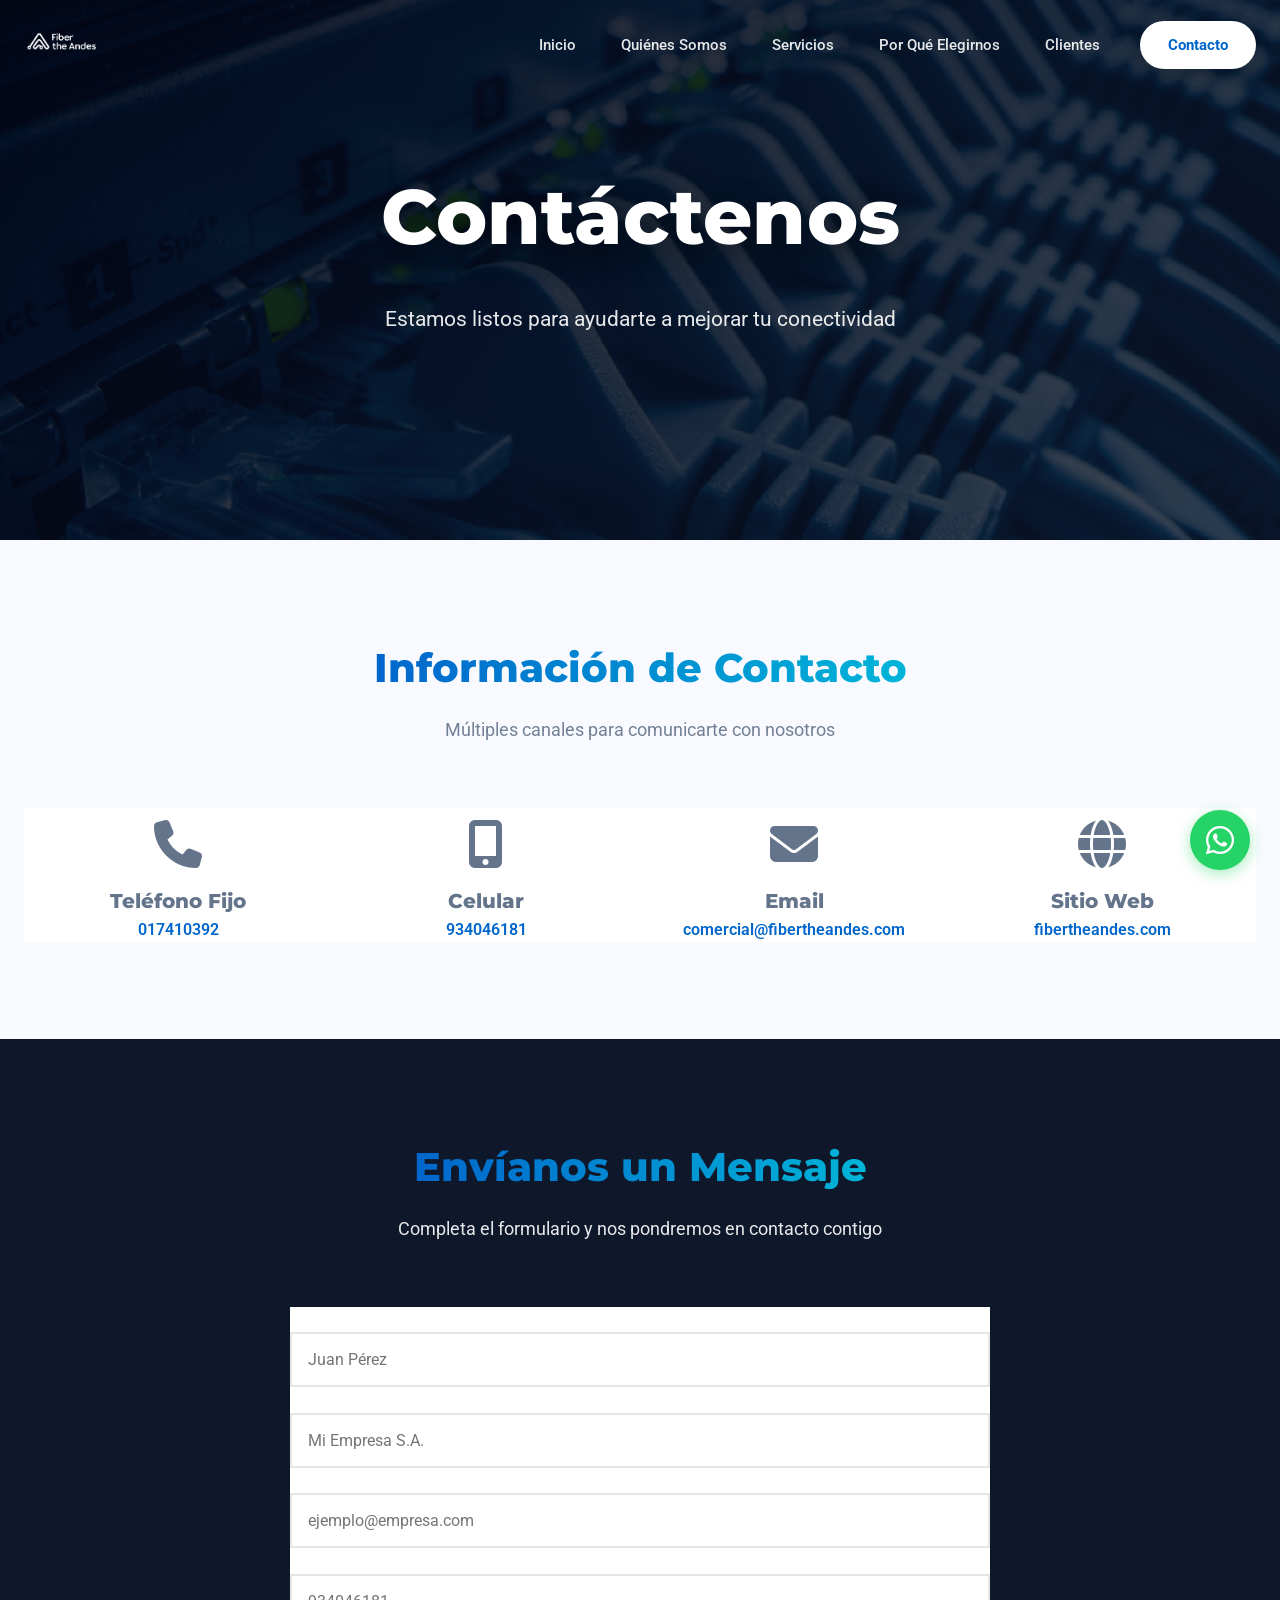
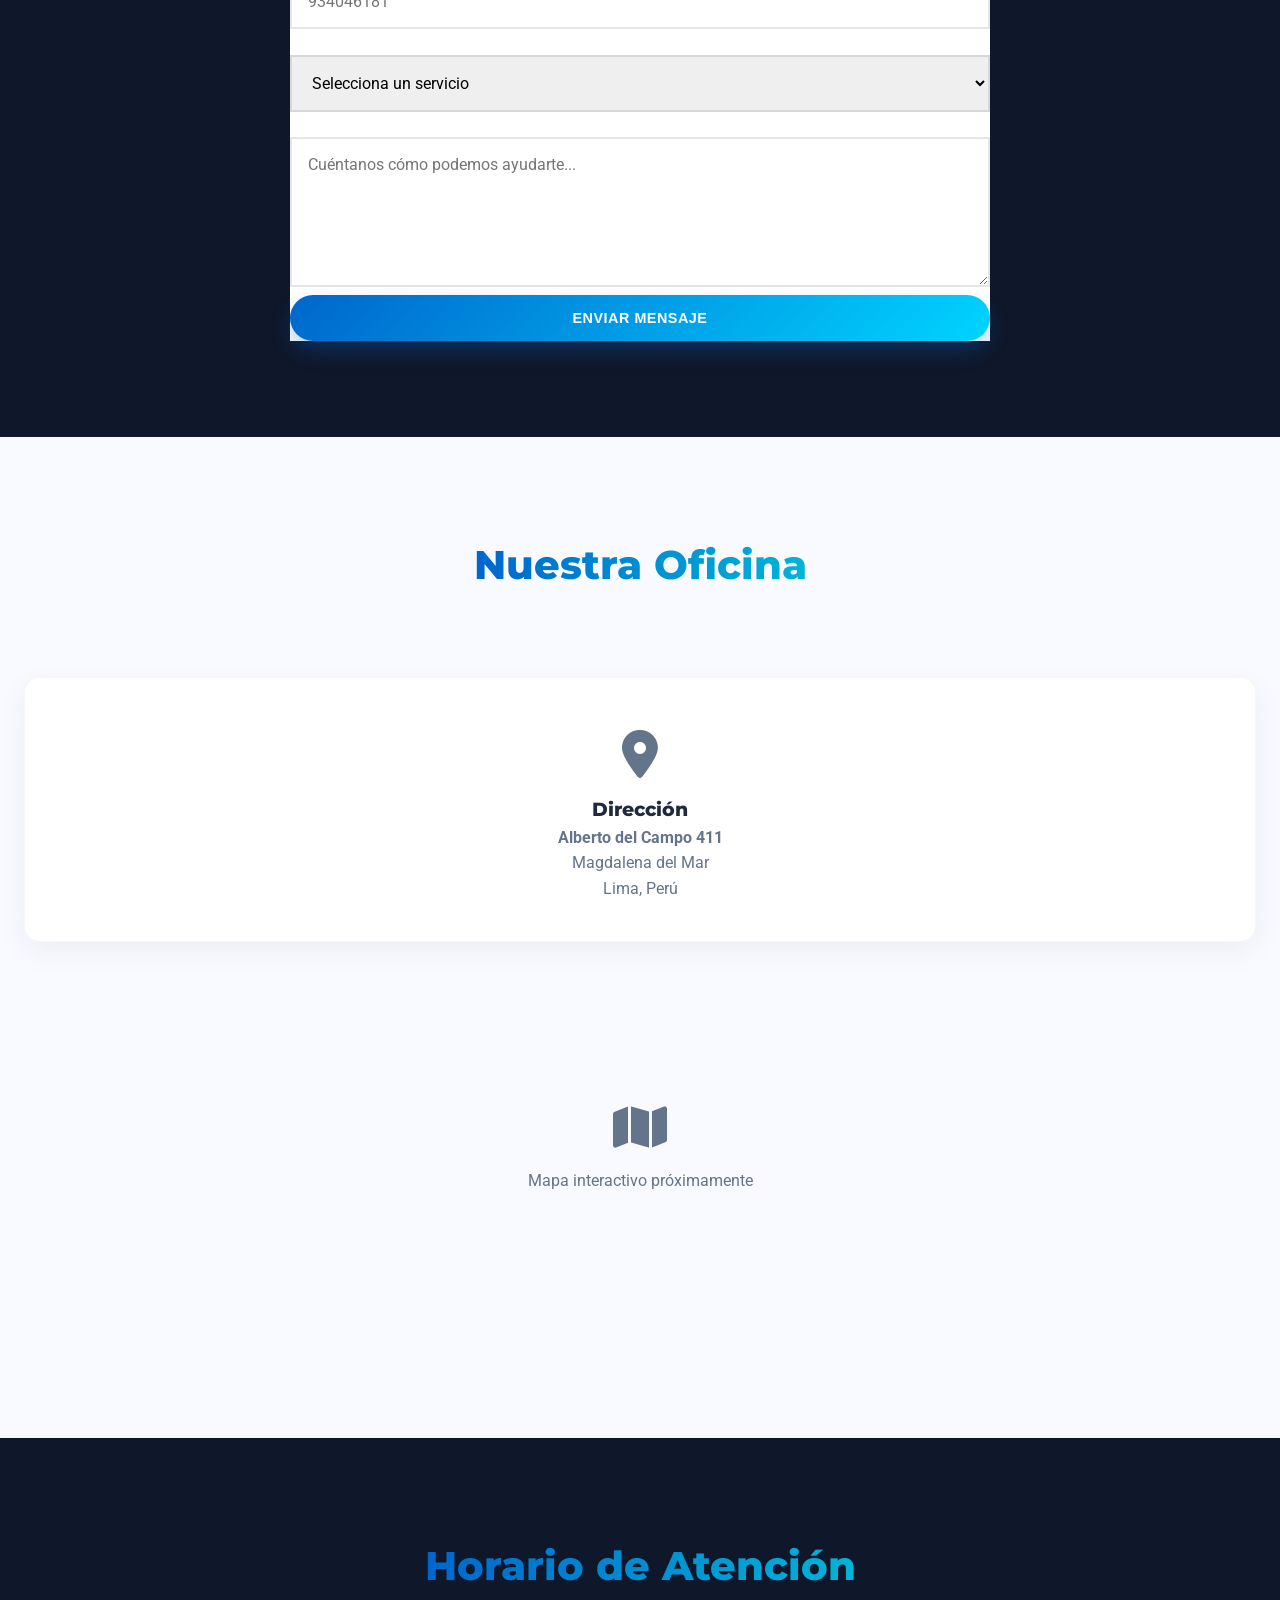
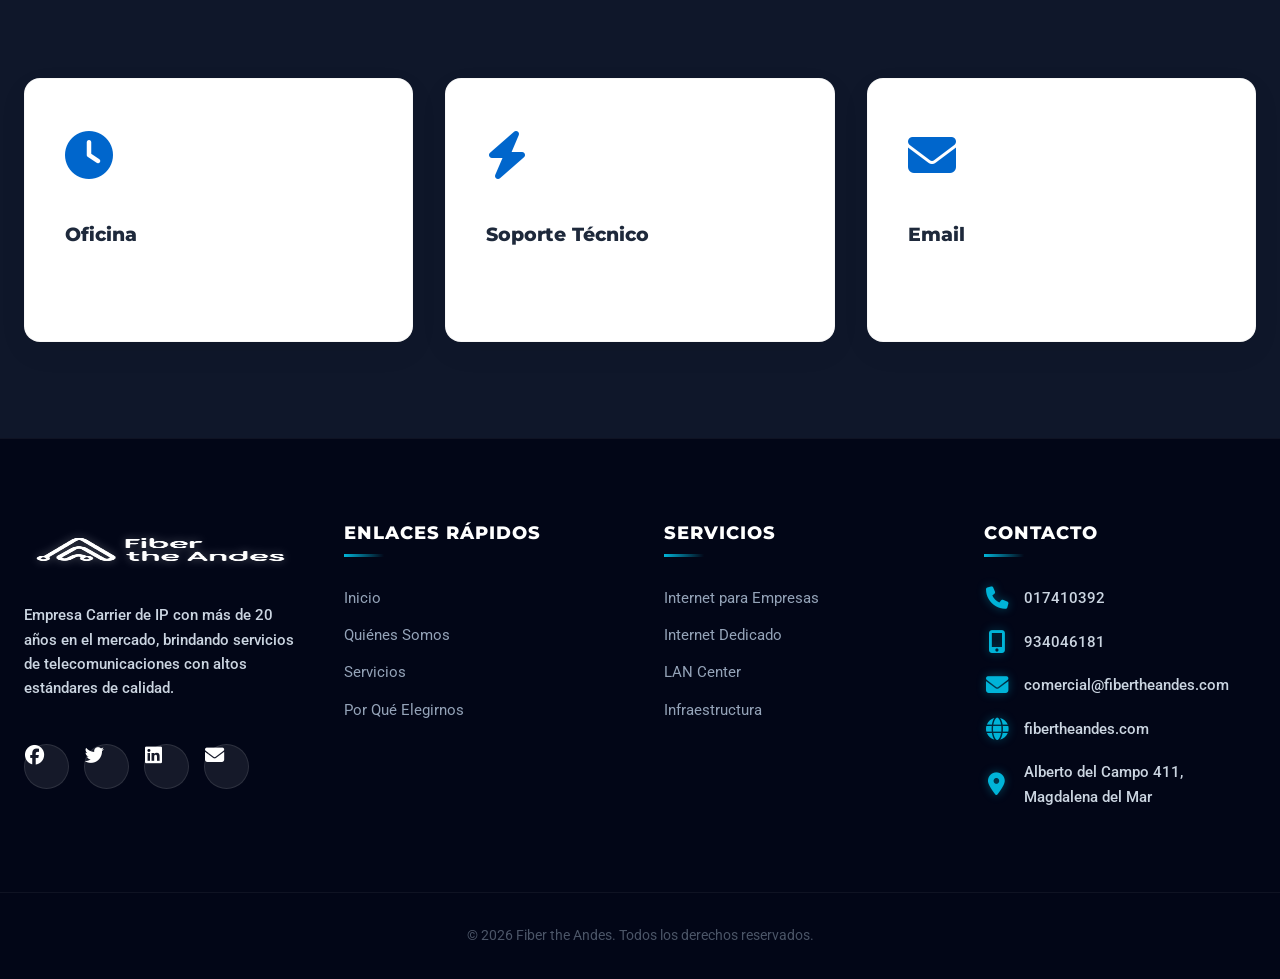
==== contacto.html @ b6acebe3 "Add files via upload" ====
<!DOCTYPE html>
<html lang="es">

<head>
    <meta charset="UTF-8">
    <meta name="viewport" content="width=device-width, initial-scale=1.0">
    <meta name="description"
        content="Contacta con Fiber the Andes - Solicita información sobre nuestros servicios de conectividad empresarial.">
    <title>Contacto - Fiber the Andes</title>
    <link rel="stylesheet" href="css/styles.css">
    <link rel="stylesheet" href="css/responsive.css">
    <link rel="preconnect" href="https://fonts.googleapis.com">
    <link rel="preconnect" href="https://fonts.gstatic.com" crossorigin>
    <link
        href="https://fonts.googleapis.com/css2?family=Poppins:wght@300;400;500;600;700&family=Roboto:wght@300;400;500;700&family=Montserrat:wght@600;700;800;900&family=Raleway:wght@400;500;600;700&display=swap"
        rel="stylesheet">
    <link rel="stylesheet" href="https://cdnjs.cloudflare.com/ajax/libs/font-awesome/6.5.1/css/all.min.css">
    <style>
        .contact-info-grid {
            display: grid;
            grid-template-columns: repeat(auto-fit, minmax(280px, 1fr));
            gap: var(--spacing-md);
            margin-top: var(--spacing-lg);
        }

        .contact-form {
            background: var(--white);
            padding: var(--spacing-lg);
            border-radius: var(--radius-lg);
            box-shadow: var(--shadow-md);
            max-width: 700px;
            margin: 0 auto;
        }

        .form-group {
            margin-bottom: var(--spacing-md);
        }

        .form-group label {
            display: block;
            margin-bottom: var(--spacing-xs);
            color: var(--neutral-dark);
            font-weight: 600;
        }

        .form-group input,
        .form-group textarea,
        .form-group select {
            width: 100%;
            padding: 1rem;
            border: 2px solid rgba(0, 0, 0, 0.1);
            border-radius: var(--radius-md);
            font-family: var(--font-primary);
            font-size: 1rem;
            transition: all var(--transition-fast);
        }

        .form-group input:focus,
        .form-group textarea:focus,
        .form-group select:focus {
            outline: none;
            border-color: var(--primary-blue);
            box-shadow: 0 0 0 3px rgba(0, 102, 204, 0.1);
        }

        .form-group textarea {
            min-height: 150px;
            resize: vertical;
        }

        .form-submit {
            width: 100%;
        }

        .contact-card {
            background: var(--white);
            padding: var(--spacing-md);
            border-radius: var(--radius-lg);
            box-shadow: var(--shadow-sm);
            transition: all var(--transition-normal);
            text-align: center;
        }

        .contact-card:hover {
            transform: translateY(-5px);
            box-shadow: var(--shadow-md);
        }

        .contact-card-icon {
            font-size: 3rem;
            margin-bottom: var(--spacing-sm);
        }

        .contact-card h3 {
            color: var(--neutral-dark);
            margin-bottom: var(--spacing-sm);
            font-size: 1.25rem;
        }

        .contact-card p {
            color: var(--text-light);
            margin: 0;
        }

        .contact-card a {
            color: var(--primary-blue);
            font-weight: 600;
        }

        .contact-card a:hover {
            text-decoration: underline;
        }

        .map-container {
            margin-top: var(--spacing-lg);
            border-radius: var(--radius-lg);
            overflow: hidden;
            box-shadow: var(--shadow-md);
            height: 400px;
            background: var(--light-gray);
            display: flex;
            align-items: center;
            justify-content: center;
        }
    </style>
</head>

<body>
    <!-- Navigation -->

    <div id="navbar-placeholder"></div>

    <!-- Hero Section -->
    <section class="hero" style="min-height: 60vh;">
        <div class="hero-content">
            <h1 class="fade-in-up">Contáctenos</h1>
            <p class="hero-subtitle fade-in-up">Estamos listos para ayudarte a mejorar tu conectividad</p>
        </div>
    </section>

    <!-- Contact Info Section -->
    <section class="section section-light">
        <div class="container">
            <div class="section-header">
                <h2 class="section-title">Información de Contacto</h2>
                <p class="section-description">Múltiples canales para comunicarte con nosotros</p>
            </div>
            <div class="contact-info-grid">
                <div class="contact-card">
                    <div class="contact-card-icon"><i class="fas fa-phone"></i></div>
                    <h3>Teléfono Fijo</h3>
                    <p><a href="tel:017410392">017410392</a></p>
                </div>
                <div class="contact-card">
                    <div class="contact-card-icon"><i class="fas fa-mobile-alt"></i></div>
                    <h3>Celular</h3>
                    <p><a href="tel:934046181">934046181</a></p>
                </div>
                <div class="contact-card">
                    <div class="contact-card-icon"><i class="fas fa-envelope"></i></div>
                    <h3>Email</h3>
                    <p><a href="mailto:comercial@fibertheandes.com">comercial@fibertheandes.com</a></p>
                </div>
                <div class="contact-card">
                    <div class="contact-card-icon"><i class="fas fa-globe"></i></div>
                    <h3>Sitio Web</h3>
                    <p><a href="https://fibertheandes.com" target="_blank">fibertheandes.com</a></p>
                </div>
            </div>
        </div>
    </section>

    <!-- Contact Form Section -->
    <section class="section section-dark">
        <div class="container">
            <div class="section-header">
                <h2 class="section-title">Envíanos un Mensaje</h2>
                <p class="section-description">Completa el formulario y nos pondremos en contacto contigo</p>
            </div>
            <form class="contact-form" id="contact-form">
                <div class="form-group">
                    <label for="nombre">Nombre Completo *</label>
                    <input type="text" id="nombre" name="nombre" required placeholder="Juan Pérez">
                </div>
                <div class="form-group">
                    <label for="empresa">Empresa *</label>
                    <input type="text" id="empresa" name="empresa" required placeholder="Mi Empresa S.A.">
                </div>
                <div class="form-group">
                    <label for="email">Email *</label>
                    <input type="email" id="email" name="email" required placeholder="ejemplo@empresa.com">
                </div>
                <div class="form-group">
                    <label for="telefono">Teléfono *</label>
                    <input type="tel" id="telefono" name="telefono" required placeholder="934046181">
                </div>
                <div class="form-group">
                    <label for="servicio">Servicio de Interés</label>
                    <select id="servicio" name="servicio">
                        <option value="">Selecciona un servicio</option>
                        <option value="internet-empresas">Internet para Empresas</option>
                        <option value="internet-dedicado">Internet Dedicado</option>
                        <option value="lan-center">LAN Center</option>
                        <option value="l2l">L2L - Interconexión de Sedes</option>
                        <option value="fibra-oscura">Fibra Oscura</option>
                        <option value="ultima-milla">Última Milla</option>
                        <option value="infraestructura">Infraestructura</option>
                        <option value="otro">Otro</option>
                    </select>
                </div>
                <div class="form-group">
                    <label for="mensaje">Mensaje *</label>
                    <textarea id="mensaje" name="mensaje" required
                        placeholder="Cuéntanos cómo podemos ayudarte..."></textarea>
                </div>
                <button type="submit" class="btn btn-primary form-submit">Enviar Mensaje</button>
            </form>
        </div>
    </section>

    <!-- Office Location Section -->
    <section class="section section-light">
        <div class="container">
            <div class="section-header">
                <h2 class="section-title">Nuestra Oficina</h2>
            </div>
            <div class="card">
                <div style="text-align: center; padding: var(--spacing-md);">
                    <div style="font-size: 3rem; margin-bottom: var(--spacing-sm);"><i
                            class="fas fa-map-marker-alt"></i></div>
                    <h3 class="card-title">Dirección</h3>
                    <p class="card-description">
                        <strong>Alberto del Campo 411</strong><br>
                        Magdalena del Mar<br>
                        Lima, Perú
                    </p>
                </div>
            </div>
            <div class="map-container">
                <div style="text-align: center; color: var(--text-light);">
                    <p style="font-size: 3rem; margin-bottom: var(--spacing-sm);"><i class="fas fa-map"></i></p>
                    <p>Mapa interactivo próximamente</p>
                </div>
            </div>
        </div>
    </section>

    <!-- Hours Section -->
    <section class="section section-dark">
        <div class="container">
            <div class="section-header">
                <h2 class="section-title">Horario de Atención</h2>
            </div>
            <div class="card-grid">
                <div class="card text-center">
                    <div class="card-icon"><i class="fas fa-clock"></i></div>
                    <h3 class="card-title">Oficina</h3>
                    <p class="card-description">
                        Lunes a Viernes<br>
                        9:00 AM - 6:00 PM
                    </p>
                </div>
                <div class="card text-center">
                    <div class="card-icon"><i class="fas fa-bolt"></i></div>
                    <h3 class="card-title">Soporte Técnico</h3>
                    <p class="card-description">
                        24/7<br>
                        Disponible todos los días
                    </p>
                </div>
                <div class="card text-center">
                    <div class="card-icon"><i class="fas fa-envelope"></i></div>
                    <h3 class="card-title">Email</h3>
                    <p class="card-description">
                        24/7<br>
                        Respuesta en 24 horas
                    </p>
                </div>
            </div>
        </div>
    </section>

    <!-- Footer -->


    <div id="footer-placeholder"></div>

    
    <!-- WhatsApp Float -->
    <div id="whatsapp-placeholder"></div>

    <!-- Component Loader -->
    <script src="js/components.js"></script>
</body>

</html>
---- css/styles.css ----
/* ===================================
   FIBER THE ANDES - ULTIMATE ENTERPRISE SYSTEM
   Version: 5.0 (Final: Footer Fixed + Animations + Mobile Patch)
   Archivo: css/styles.css
   =================================== */

/* --- 1. VARIABLES & CONFIGURACIÓN --- */
:root {
    /* Marca */
    --primary-blue: #0066cc;
    --primary-dark: #003d7a;
    --secondary-cyan: #00b4d8;
    
    /* Textos */
    --text-main: #1e293b;      /* Gris oscuro elegante */
    --text-light: #64748b;     /* Gris medio */
    --white: #ffffff;
    
    /* Fondos */
    --bg-body: #f8faff;
    
    /* Animaciones */
    --ease-out-back: cubic-bezier(0.34, 1.56, 0.64, 1); /* Efecto rebote suave */
}

/* --- 2. RESET & BASE --- */
* { margin: 0; padding: 0; box-sizing: border-box; }
html { scroll-behavior: smooth; }

body {
    font-family: 'Roboto', sans-serif;
    background-color: var(--bg-body);
    color: var(--text-light);
    line-height: 1.6;
    overflow-x: hidden;
}

h1, h2, h3 { font-family: 'Montserrat', sans-serif; color: var(--text-main); font-weight: 800; }
a { text-decoration: none; transition: 0.3s; }
ul { list-style: none; }

/* --- 3. NAVBAR ANIMADO --- */
.navbar {
    position: fixed;
    top: 0; 
    width: 100%;
    height: 90px;
    background: transparent; /* Transparente al inicio */
    transition: all 0.4s ease;
    z-index: 1000;
    display: flex;
    align-items: center;
}

.nav-container {
    width: 100%;
    max-width: 1280px;
    margin: 0 auto;
    padding: 0 24px;
    display: flex;
    justify-content: space-between;
    align-items: center;
}

/* Logo Animado */
.nav-logo img {
    height: 42px;
    width: auto;
    filter: brightness(0) invert(1); /* Logo BLANCO al inicio */
    transition: 0.4s ease;
    animation: bounceIn 0.8s var(--ease-out-back); 
}

/* Items del Menú (Animación Cascada) */
.nav-menu {
    display: flex;
    align-items: center;
    gap: 5px;
    list-style: none;
    margin: 0;
    padding: 0;
}

.nav-menu li {
    opacity: 0;
    transform: translateY(-20px);
    animation: slideInDown 0.6s var(--ease-out-back) forwards;
}

/* Retrasos escalonados */
.nav-menu li:nth-child(1) { animation-delay: 0.1s; }
.nav-menu li:nth-child(2) { animation-delay: 0.2s; }
.nav-menu li:nth-child(3) { animation-delay: 0.3s; }
.nav-menu li:nth-child(4) { animation-delay: 0.4s; }
.nav-menu li:nth-child(5) { animation-delay: 0.5s; }
.nav-menu li:nth-child(6) { animation-delay: 0.6s; }

/* Enlaces (Píldora) */
.nav-link {
    color: rgba(255, 255, 255, 0.9);
    font-weight: 500;
    font-size: 0.95rem;
    padding: 10px 20px;
    border-radius: 50px;
    transition: all 0.3s ease;
}

.nav-link:hover {
    color: var(--white);
    background: rgba(255, 255, 255, 0.15);
    backdrop-filter: blur(5px);
    transform: translateY(-2px);
}

/* Botón Contacto (Nav) */
.nav-cta {
    background: var(--white);
    color: var(--primary-blue) !important;
    padding: 12px 28px;
    border-radius: 50px;
    font-weight: 700;
    font-size: 0.95rem;
    box-shadow: 0 4px 15px rgba(0,0,0,0.2);
    margin-left: 15px;
    transition: all 0.3s var(--ease-out-back);
    display: inline-block;
}

.nav-cta:hover {
    transform: scale(1.05) translateY(-2px);
    box-shadow: 0 0 20px rgba(255, 255, 255, 0.4);
}

/* Toggle Móvil (Oculto en PC) */
.mobile-menu-toggle {
    display: none; 
}

/* --- NAVBAR SCROLLED --- */
.navbar.scrolled {
    background: rgba(255, 255, 255, 0.95);
    backdrop-filter: blur(10px);
    height: 75px;
    box-shadow: 0 10px 30px rgba(0,0,0,0.05);
}

.navbar.scrolled .nav-logo img { filter: none; transform: scale(0.9); }
.navbar.scrolled .nav-link { color: var(--text-main); }
.navbar.scrolled .nav-link:hover { color: var(--primary-blue); background: rgba(0, 102, 204, 0.05); }

.navbar.scrolled .nav-cta {
    background: var(--primary-blue);
    color: var(--white) !important;
    box-shadow: 0 4px 15px rgba(0, 102, 204, 0.3);
}

/* --- 4. HERO SECTION --- */
.hero {
    min-height: 100vh;
    display: flex;
    align-items: center;
    justify-content: center;
    text-align: center;
    background-image: url('../recursos/Fondoincio.png');
    background-size: cover;
    background-position: center;
    background-attachment: fixed;
    position: relative;
}

.hero::before {
    content: ''; position: absolute; inset: 0;
    background: linear-gradient(135deg, rgba(2,6,23,0.85) 0%, rgba(15,23,42,0.6) 100%);
    z-index: 1;
}

.hero-content {
    position: relative; z-index: 2;
    padding: 0 20px;
    max-width: 1000px;
}

.hero h1 {
    font-size: clamp(3rem, 6vw, 5rem);
    color: var(--white);
    margin-bottom: 1.5rem;
    text-shadow: 0 10px 30px rgba(0,0,0,0.5);
    animation: zoomOut 1s var(--ease-out-back);
}

.hero-subtitle {
    font-size: 1.3rem;
    color: rgba(255,255,255,0.9);
    margin-bottom: 3rem;
    animation: fadeInUp 1s 0.3s forwards; opacity: 0;
}

/* --- 5. COMPONENTES GENERALES --- */
.container { max-width: 1280px; margin: 0 auto; padding: 0 24px; }
.section { padding: 6rem 0; }
.section-dark { background: #0f172a; color: white; position: relative; overflow: hidden; }
.section-light { background: var(--bg-body); }

/* Centrado de Secciones */
.container.text-center {
    display: flex;
    flex-direction: column;
    align-items: center;
    justify-content: center;
}

.section-title {
    font-size: 2.5rem;
    text-align: center;
    margin-bottom: 1rem;
    background: linear-gradient(to right, #0066cc, #00b4d8);
    -webkit-background-clip: text;
    -webkit-text-fill-color: transparent;
    display: inline-block;
}

.section-header { text-align: center; margin-bottom: 4rem; }

.section-description {
    max-width: 700px;
    margin: 0 auto;
    font-size: 1.1rem;
    color: inherit; 
    opacity: 0.9;
}

/* Grid Animado */
.card-grid, .feature-grid {
    display: grid;
    grid-template-columns: repeat(auto-fit, minmax(300px, 1fr));
    gap: 2rem;
}

.card, .feature-box {
    background: var(--white);
    padding: 2.5rem;
    border-radius: 16px;
    box-shadow: 0 10px 30px rgba(0,0,0,0.05);
    border: 1px solid rgba(0,0,0,0.03);
    transition: all 0.4s cubic-bezier(0.175, 0.885, 0.32, 1.275);
    position: relative;
    overflow: hidden;
}

.card:hover, .feature-box:hover {
    transform: translateY(-15px) scale(1.02);
    box-shadow: 0 20px 40px rgba(0, 102, 204, 0.15);
    border-color: rgba(0, 180, 216, 0.3);
}

.card-icon, .feature-icon {
    font-size: 3rem;
    color: var(--primary-blue);
    margin-bottom: 1.5rem;
    transition: 0.5s;
    display: inline-block;
}

.card:hover .card-icon {
    transform: rotateY(360deg);
    color: var(--secondary-cyan);
}

/* --- 6. BOTONES --- */
.hero-buttons {
    display: flex;
    gap: 20px;
    justify-content: center;
    align-items: center;
    margin-top: 2rem;
    flex-wrap: wrap;
    animation: fadeInUp 1s 0.5s forwards; 
    opacity: 0;
}

.btn {
    padding: 15px 40px;
    border-radius: 50px;
    font-weight: 700;
    letter-spacing: 0.5px;
    border: none;
    cursor: pointer;
    transition: all 0.3s cubic-bezier(0.25, 0.46, 0.45, 0.94);
    position: relative;
    overflow: hidden;
    text-align: center;
    text-transform: uppercase;
    font-size: 0.9rem;
}

.btn-primary {
    background: linear-gradient(135deg, #0066cc 0%, #00d4ff 100%);
    color: white;
    box-shadow: 0 10px 20px rgba(0, 102, 204, 0.3);
}

.btn-primary:hover {
    transform: translateY(-3px);
    box-shadow: 0 15px 30px rgba(0, 102, 204, 0.5);
    filter: brightness(1.1);
}

.btn-secondary, .btn-outline {
    background: rgba(255, 255, 255, 0.05);
    color: #ffffff !important;
    border: 2px solid rgba(255, 255, 255, 0.3);
    backdrop-filter: blur(5px);
}

.btn-secondary:hover, .btn-outline:hover {
    background: #ffffff;
    color: #0066cc !important;
    border-color: #ffffff;
    transform: translateY(-3px);
    box-shadow: 0 0 20px rgba(255, 255, 255, 0.4);
}

/* =========================================
   FOOTER "IMPACTO" (Logo Grande + Iconos Neón)
   ========================================= */

.footer {
    background: #020617; /* Fondo ultra oscuro */
    color: #94a3b8;
    padding-top: 5rem;
    padding-bottom: 2rem;
    border-top: 1px solid rgba(255, 255, 255, 0.05);
    font-size: 0.95rem;
    position: relative;
    z-index: 10;
}

/* --- LOGO EMPRESA (MEJORADO) --- */
.footer-logo {
    height: 60px; /* Más grande (antes 45px) */
    width: auto;
    margin-bottom: 1.5rem;
    display: block;
    /* Si usas la imagen Fiber_Blanco.png, NO necesitas filtro. 
       Si usas la Azul, este filtro la vuelve blanca brillante. */
    filter: brightness(0) invert(1) drop-shadow(0 0 5px rgba(255,255,255,0.3)); 
    transition: transform 0.3s ease;
}

.footer-logo:hover {
    transform: scale(1.05); /* Efecto zoom suave al pasar el mouse */
}

/* --- REDES SOCIALES (BOTONES FLOTANTES) --- */
.social-links {
    display: flex;
    gap: 15px; /* Más espacio entre iconos */
    margin-top: 1.5rem;
}

.social-link {
    width: 45px; /* Más grandes */
    height: 45px;
    border-radius: 50%;
    background: rgba(255, 255, 255, 0.08); /* Fondo un poco más visible */
    border: 1px solid rgba(255, 255, 255, 0.1);
    display: flex;
    align-items: center;
    justify-content: center;
    text-decoration: none !important; /* Fuerza quitar subrayado */
    transition: all 0.4s cubic-bezier(0.175, 0.885, 0.32, 1.275);
}

/* Iconos dentro del círculo */
.social-link i {
    color: #ffffff;
    font-size: 1.2rem;
    transition: 0.3s;
}

/* Efecto HOVER (Impacto) */
.social-link:hover {
    background: var(--primary-blue); /* Se vuelve azul corporativo */
    border-color: var(--secondary-cyan);
    transform: translateY(-5px) scale(1.1); /* Sube y crece */
    box-shadow: 0 0 20px rgba(0, 212, 255, 0.6); /* RESPLANDOR NEÓN */
}

/* --- CONTACTO (ICONOS CON IMPACTO) --- */
.footer-section p {
    display: flex;
    align-items: center; /* Centrado vertical perfecto */
    gap: 15px;
    margin-bottom: 1.2rem;
    color: #cbd5e1; /* Texto más claro para leer mejor */
    font-weight: 500;
}

.footer-section p i {
    font-size: 1.4rem; /* Iconos más grandes */
    color: var(--secondary-cyan); /* Color CIAN ELÉCTRICO (Impacto) */
    text-shadow: 0 0 10px rgba(0, 180, 216, 0.4); /* Brillo alrededor del icono */
    min-width: 25px;
    text-align: center;
}

/* Efecto hover en el texto de contacto */
.footer-section p:hover i {
    color: #ffffff;
    transform: scale(1.2); /* El icono crece al pasar el mouse por el texto */
    transition: 0.3s;
}

/* --- Resto de Estructura (No cambiar) --- */
.footer-content {
    max-width: 1280px;
    margin: 0 auto;
    padding: 0 24px;
    display: grid;
    grid-template-columns: repeat(auto-fit, minmax(250px, 1fr));
    gap: 3rem;
}

.footer-section { display: flex; flex-direction: column; }

.footer h3 {
    color: #ffffff;
    font-size: 1.1rem;
    margin-bottom: 1.8rem;
    font-weight: 800; /* Más grueso */
    letter-spacing: 1px;
    text-transform: uppercase;
    position: relative;
    padding-bottom: 10px;
}

.footer h3::after {
    content: '';
    position: absolute;
    left: 0;
    bottom: 0;
    width: 40px;
    height: 3px;
    background: linear-gradient(90deg, var(--secondary-cyan), transparent); /* Línea moderna */
}

.footer-section a {
    color: #94a3b8;
    text-decoration: none;
    margin-bottom: 0.8rem;
    transition: 0.3s;
    display: block;
}

.footer-section a:hover {
    color: var(--white);
    transform: translateX(8px); /* Desplazamiento más notorio */
    text-shadow: 0 0 8px rgba(255,255,255,0.5);
}

.footer-bottom {
    margin-top: 4rem;
    padding-top: 2rem;
    border-top: 1px solid rgba(255, 255, 255, 0.05);
    text-align: center;
    font-size: 0.85rem;
    color: rgba(148, 163, 184, 0.5);
}
/* --- 8. UTILITIES & ANIMATIONS --- */
@keyframes slideInDown { from { opacity: 0; transform: translateY(-30px); } to { opacity: 1; transform: translateY(0); } }
@keyframes bounceIn { 0% { opacity: 0; transform: scale(0.3); } 50% { opacity: 1; transform: scale(1.05); } 70% { transform: scale(0.9); } 100% { transform: scale(1); } }
@keyframes fadeInUp { from { opacity: 0; transform: translateY(30px); } to { opacity: 1; transform: translateY(0); } }
@keyframes zoomOut { from { opacity: 0; transform: scale(1.2); } to { opacity: 1; transform: scale(1); } }
@keyframes pulse { 0% { box-shadow: 0 0 0 0 rgba(37,211,102,0.7); } 70% { box-shadow: 0 0 0 20px transparent; } 100% { box-shadow: 0 0 0 0 transparent; } }

.fade-in-up { opacity: 0; transform: translateY(30px); transition: 0.8s ease-out; }
.fade-in-up.visible { opacity: 1; transform: translateY(0); }

.whatsapp-float {
    position: fixed; bottom: 30px; right: 30px;
    width: 60px; height: 60px;
    background: #25D366; color: white;
    border-radius: 50%;
    display: flex; align-items: center; justify-content: center;
    font-size: 32px;
    box-shadow: 0 4px 15px rgba(37, 211, 102, 0.4);
    z-index: 2000;
    animation: pulse 2s infinite;
}

.logos-grid img, .carousel-track img {
    filter: grayscale(100%); opacity: 0.6; transition: 0.4s;
}
.logos-grid img:hover, .carousel-track img:hover {
    filter: none; opacity: 1; transform: scale(1.1);
}
---- css/responsive.css ----
/* ===================================
   Fiber the Andes - Responsive Styles
   Archivo: css/responsive.css
   =================================== */

/* --- Tablets (max-width: 1024px) --- */
@media screen and (max-width: 1024px) {
    .container { padding: 0 20px; }
    
    .hero h1 { font-size: 2.8rem; }
    
    .card-grid {
        grid-template-columns: repeat(2, 1fr); /* 2 columnas en Tablet */
        gap: 1.5rem;
    }
}

/* --- Mobile (max-width: 768px) --- */
@media screen and (max-width: 768px) {
    
    /* Navbar Móvil */
    .nav-menu {
        position: fixed;
        top: var(--navbar-height);
        left: -100%;
        width: 100%;
        height: calc(100vh - var(--navbar-height));
        background: var(--white);
        flex-direction: column;
        justify-content: center;
        transition: 0.4s ease;
        box-shadow: 0 10px 15px rgba(0,0,0,0.1);
    }
    
    .nav-menu.active { left: 0; }
    
    .mobile-menu-toggle {
        display: block;
        font-size: 1.5rem;
        cursor: pointer;
        color: var(--neutral-dark);
    }
    
    /* Hero */
    .hero {
        padding-top: 100px;
        min-height: auto;
        padding-bottom: 3rem;
    }
    
    .hero h1 { font-size: 2.2rem; }
    .hero-subtitle { font-size: 1rem; }
    
    /* Grids a 1 columna */
    .card-grid, 
    .footer-content, 
    .feature-grid {
        grid-template-columns: 1fr;
        gap: 1.5rem;
    }
    
    /* Ajustes Generales */
    .section { padding: 3rem 0; }
    
    .btn {
        width: 100%;
        margin-bottom: 0.5rem;
        text-align: center;
    }
    
    .hero-buttons {
        flex-direction: column;
        padding: 0 1rem;
    }
    
    /* WhatsApp más pequeño */
    .whatsapp-float {
        width: 50px; height: 50px;
        font-size: 24px;
        bottom: 20px; right: 20px;
    }
}

/* --- Teléfonos Pequeños (max-width: 480px) --- */
@media screen and (max-width: 480px) {
    .hero h1 { font-size: 1.8rem; }
    .section-title { font-size: 1.8rem; }
}

/* css/responsive.css */
@media (max-width: 768px) {
    /* Hacemos visible el botón SOLO en celular */
    .mobile-menu-toggle {
        display: block; 
        background: transparent;
        border: none;
        cursor: pointer;
        padding: 10px;
    }
    
    .mobile-menu-toggle span {
        display: block;
        width: 25px;
        height: 3px;
        background-color: var(--white); /* Líneas blancas */
        margin: 5px 0;
        transition: 0.3s;
    }

    /* Cuando bajamos el scroll, las líneas se vuelven oscuras */
    .navbar.scrolled .mobile-menu-toggle span {
        background-color: var(--text-main);
    }
}
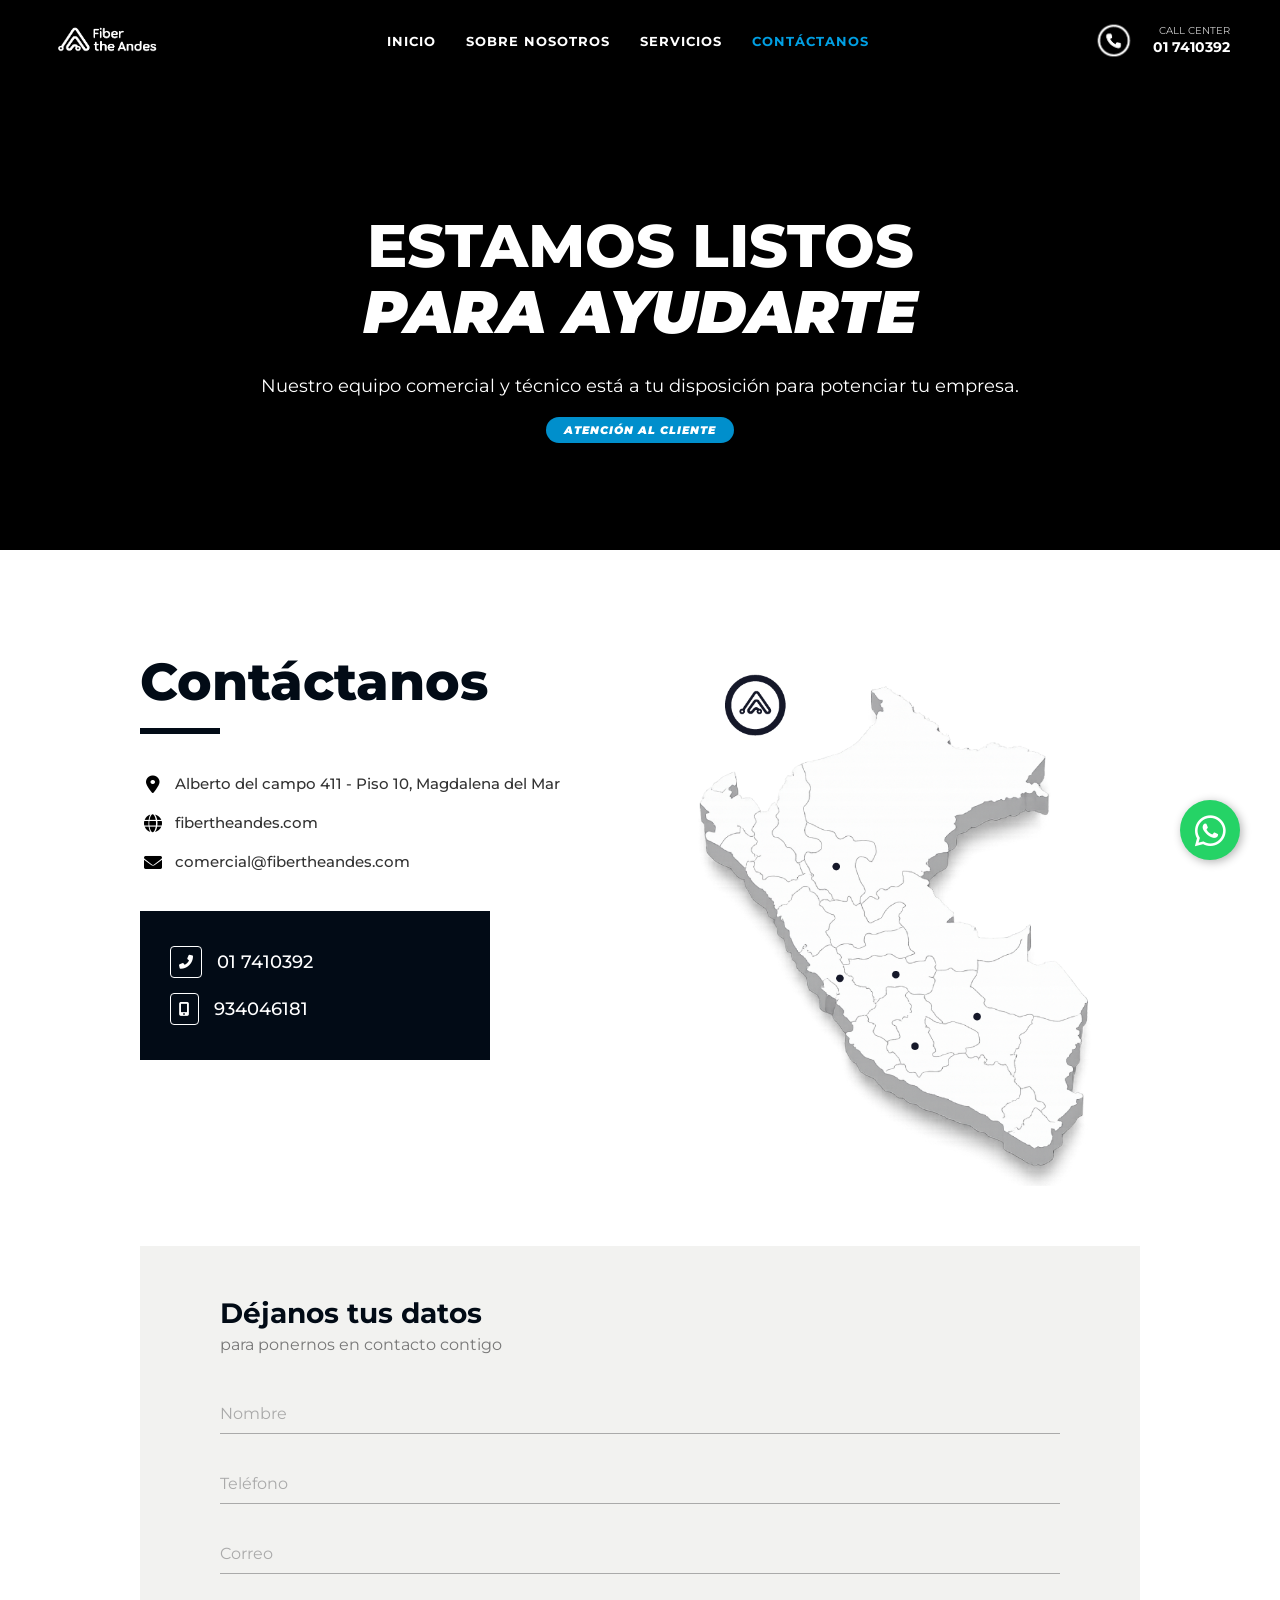
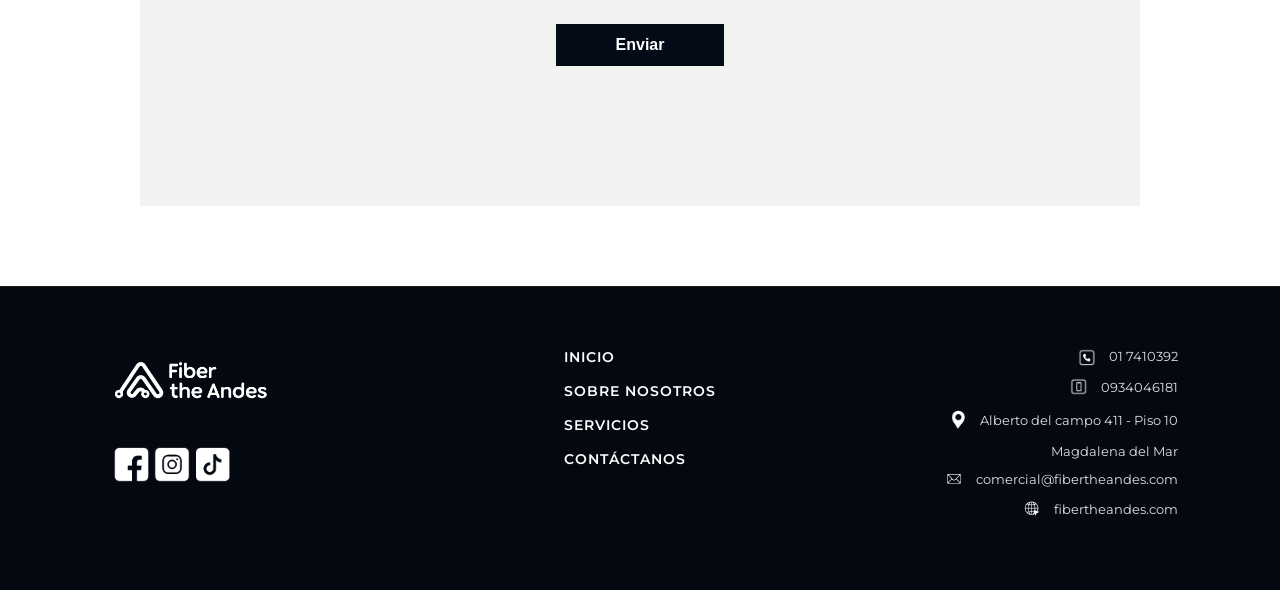
==== commit b82c2c30: "Add files via upload" ====
--- a/contacto.html
+++ b/contacto.html
@@ -1,296 +1,210 @@
 <!DOCTYPE html>
 <html lang="es">
-
 <head>
     <meta charset="UTF-8">
     <meta name="viewport" content="width=device-width, initial-scale=1.0">
-    <meta name="description"
-        content="Contacta con Fiber the Andes - Solicita información sobre nuestros servicios de conectividad empresarial.">
     <title>Contacto - Fiber the Andes</title>
-    <link rel="stylesheet" href="css/styles.css">
-    <link rel="stylesheet" href="css/responsive.css">
-    <link rel="preconnect" href="https://fonts.googleapis.com">
-    <link rel="preconnect" href="https://fonts.gstatic.com" crossorigin>
-    <link
-        href="https://fonts.googleapis.com/css2?family=Poppins:wght@300;400;500;600;700&family=Roboto:wght@300;400;500;700&family=Montserrat:wght@600;700;800;900&family=Raleway:wght@400;500;600;700&display=swap"
-        rel="stylesheet">
-    <link rel="stylesheet" href="https://cdnjs.cloudflare.com/ajax/libs/font-awesome/6.5.1/css/all.min.css">
-    <style>
-        .contact-info-grid {
-            display: grid;
-            grid-template-columns: repeat(auto-fit, minmax(280px, 1fr));
-            gap: var(--spacing-md);
-            margin-top: var(--spacing-lg);
+    <link rel="stylesheet" href="styles.css">
+    <link rel="stylesheet" href="https://cdnjs.cloudflare.com/ajax/libs/font-awesome/6.0.0/css/all.min.css">
+    <link href="https://fonts.googleapis.com/css2?family=Montserrat:ital,wght@0,300;0,400;0,600;0,700;0,900;1,300;1,400&display=swap" rel="stylesheet">
+</head>
+<body>
+
+    <header>
+        <div class="header-left">
+            <img src="img/LOGO FTA.png" alt="Fiber the Andes" class="logo-main">
+        </div>
+        
+        <nav>
+            <ul>
+                <li><a href="index.html">INICIO</a></li>
+                <li><a href="quienes-somos.html">SOBRE NOSOTROS</a></li>
+                <li><a href="servicios.html">SERVICIOS</a></li>
+                <li><a href="contacto.html" style="color: #009FE3;">CONTÁCTANOS</a></li>
+            </ul>
+        </nav>
+
+        <div class="header-right">
+            <img src="img/ICONO CALL CENTER.png" alt="Teléfono" class="icon-call">
+            <div class="contact-text">
+                <span class="label">Call Center</span>
+                <span class="number">01 7410392</span>
+            </div>
+        </div>
+    </header>
+
+    <section class="hero hero-static" style="background-image: url('img/Fondoincio.png'); height: 50vh; min-height: 550px;">
+        <div class="hero-overlay"></div>
+        <div class="hero-content">
+            <h1 style="margin-top: 20px;">ESTAMOS LISTOS<br><span>PARA AYUDARTE</span></h1>
+            <p style="font-size: 18px; max-width: 800px; margin: 20px auto;">Nuestro equipo comercial y técnico está a tu disposición para potenciar tu empresa.</p>
+            <span class="blue-tag">Atención al Cliente</span>
+        </div>
+    </section>
+
+    <section class="contact-visual-section">
+        <div class="main-contact-container">
+            
+            <div class="contact-split-layout">
+                
+                <div class="info-side">
+                    <h2 class="contact-heading">Contáctanos</h2>
+                    <div class="black-underline"></div>
+                    
+                    <ul class="contact-list-clean">
+                        <li>
+                            <i class="fas fa-map-marker-alt"></i> 
+                            Alberto del campo 411 - Piso 10, Magdalena del Mar
+                        </li>
+                        <li>
+                            <i class="fas fa-globe"></i> 
+                            fibertheandes.com
+                        </li>
+                        <li>
+                            <i class="fas fa-envelope"></i> 
+                            comercial@fibertheandes.com
+                        </li>
+                    </ul>
+
+                    <div class="black-phone-box">
+                        <div class="phone-row">
+                            <i class="fas fa-phone-alt"></i> <span>01 7410392</span>
+                        </div>
+                        <div class="phone-row">
+                            <i class="fas fa-mobile-alt"></i> <span>934046181</span>
+                        </div>
+                    </div>
+                </div>
+
+                <div class="map-side">
+                    <img src="img/MAPA PRESENCIA FTA.png" alt="Mapa Cobertura" class="map-img">
+                </div>
+            </div>
+
+            <div class="form-gray-container">
+                <h3>Déjanos tus datos</h3>
+                <p>para ponernos en contacto contigo</p>
+
+               <form id="my-form" action="https://formspree.io/f/mpqjvkbw" method="POST" class="clean-line-form">
+                    
+                    <div class="input-line-group">
+                        <input type="text" name="nombre" placeholder="Nombre" required>
+                    </div>
+                    
+                    <div class="input-line-group">
+                        <input type="tel" name="telefono" placeholder="Teléfono" required>
+                    </div>
+                    
+                    <div class="input-line-group">
+                        <input type="email" name="email" placeholder="Correo" required>
+                    </div>
+                    
+                    <input type="hidden" name="_subject" value="Nuevo contacto desde la web Fiber the Andes">
+
+                    <div class="btn-center">
+                        <button id="my-form-button" type="submit" class="btn-black-send">Enviar</button>
+                    </div>
+
+                    <p id="my-form-status" style="text-align: center; margin-top: 20px; font-weight: bold;"></p>
+                </form>
+            </div>
+
+        </div>
+    </section>
+
+    <footer id="contacto-footer">
+        <div class="footer-container">
+            <div class="footer-column brand-info">
+                <img src="img/LOGO FTA.png" alt="Fiber the Andes" class="footer-logo">
+                <div class="social-icons">
+                    <img src="img/ICONOS RS.png" alt="Redes Sociales" class="rs-group">
+                </div>
+            </div>
+            <div class="footer-column navigation">
+                <ul>
+                    <li><a href="index.html">INICIO</a></li>
+                    <li><a href="quienes-somos.html">SOBRE NOSOTROS</a></li>
+                    <li><a href="servicios.html">SERVICIOS</a></li>
+                    <li><a href="contacto.html">CONTÁCTANOS</a></li>
+                </ul>
+            </div>
+            <div class="footer-column contact-details">
+                <div class="contact-item">
+                    <img src="img/ICONO TEL.png" alt=""> <span>01 7410392</span>
+                </div>
+                <div class="contact-item">
+                    <img src="img/ICONO CEL.png" alt=""> <span>0934046181</span>
+                </div>
+                <div class="contact-item">
+                    <img src="img/ICONO UBI.png" alt="">
+                    <span>Alberto del campo 411 - Piso 10</span>
+                </div>
+                <div class="contact-item">
+                    <span>Magdalena del Mar</span>
+                </div>
+                <div class="contact-item">
+                    <img src="img/ICONO CORREO.png" alt=""> <span>comercial@fibertheandes.com</span>
+                </div>
+                <div class="contact-item">
+                    <img src="img/ICONO WEB.png" alt=""> <span>fibertheandes.com</span>
+                </div>
+            </div>
+        </div>
+    </footer>
+
+    <a href="https://wa.me/51934046181" target="_blank" class="whatsapp-float" aria-label="Contactar por WhatsApp">
+        <i class="fab fa-whatsapp"></i>
+    </a>
+
+    <script>
+        var form = document.getElementById("my-form");
+        
+        async function handleSubmit(event) {
+            event.preventDefault(); // Evita que la página se recargue o redireccione
+            var status = document.getElementById("my-form-status");
+            var btn = document.getElementById("my-form-button");
+            var data = new FormData(event.target);
+
+            // Efecto visual en el botón
+            btn.innerHTML = "Enviando...";
+            btn.disabled = true;
+
+            fetch(event.target.action, {
+                method: form.method,
+                body: data,
+                headers: {
+                    'Accept': 'application/json'
+                }
+            }).then(response => {
+                if (response.ok) {
+                    // ÉXITO: Mensaje verde y limpiar campos
+                    status.innerHTML = "¡Gracias! Tu mensaje ha sido enviado correctamente.";
+                    status.style.color = "#009FE3"; // Azul de la marca
+                    form.reset(); // Borra lo que escribió el usuario
+                    btn.innerHTML = "Enviar";
+                    btn.disabled = false;
+                } else {
+                    // ERROR: Mensaje rojo
+                    response.json().then(data => {
+                        if (Object.hasOwn(data, 'errors')) {
+                            status.innerHTML = data["errors"].map(error => error["message"]).join(", ");
+                        } else {
+                            status.innerHTML = "Hubo un problema al enviar el formulario.";
+                        }
+                        status.style.color = "red";
+                        btn.innerHTML = "Enviar";
+                        btn.disabled = false;
+                    })
+                }
+            }).catch(error => {
+                status.innerHTML = "Hubo un problema al enviar el formulario.";
+                status.style.color = "red";
+                btn.innerHTML = "Enviar";
+                btn.disabled = false;
+            });
         }
-
-        .contact-form {
-            background: var(--white);
-            padding: var(--spacing-lg);
-            border-radius: var(--radius-lg);
-            box-shadow: var(--shadow-md);
-            max-width: 700px;
-            margin: 0 auto;
-        }
-
-        .form-group {
-            margin-bottom: var(--spacing-md);
-        }
-
-        .form-group label {
-            display: block;
-            margin-bottom: var(--spacing-xs);
-            color: var(--neutral-dark);
-            font-weight: 600;
-        }
-
-        .form-group input,
-        .form-group textarea,
-        .form-group select {
-            width: 100%;
-            padding: 1rem;
-            border: 2px solid rgba(0, 0, 0, 0.1);
-            border-radius: var(--radius-md);
-            font-family: var(--font-primary);
-            font-size: 1rem;
-            transition: all var(--transition-fast);
-        }
-
-        .form-group input:focus,
-        .form-group textarea:focus,
-        .form-group select:focus {
-            outline: none;
-            border-color: var(--primary-blue);
-            box-shadow: 0 0 0 3px rgba(0, 102, 204, 0.1);
-        }
-
-        .form-group textarea {
-            min-height: 150px;
-            resize: vertical;
-        }
-
-        .form-submit {
-            width: 100%;
-        }
-
-        .contact-card {
-            background: var(--white);
-            padding: var(--spacing-md);
-            border-radius: var(--radius-lg);
-            box-shadow: var(--shadow-sm);
-            transition: all var(--transition-normal);
-            text-align: center;
-        }
-
-        .contact-card:hover {
-            transform: translateY(-5px);
-            box-shadow: var(--shadow-md);
-        }
-
-        .contact-card-icon {
-            font-size: 3rem;
-            margin-bottom: var(--spacing-sm);
-        }
-
-        .contact-card h3 {
-            color: var(--neutral-dark);
-            margin-bottom: var(--spacing-sm);
-            font-size: 1.25rem;
-        }
-
-        .contact-card p {
-            color: var(--text-light);
-            margin: 0;
-        }
-
-        .contact-card a {
-            color: var(--primary-blue);
-            font-weight: 600;
-        }
-
-        .contact-card a:hover {
-            text-decoration: underline;
-        }
-
-        .map-container {
-            margin-top: var(--spacing-lg);
-            border-radius: var(--radius-lg);
-            overflow: hidden;
-            box-shadow: var(--shadow-md);
-            height: 400px;
-            background: var(--light-gray);
-            display: flex;
-            align-items: center;
-            justify-content: center;
-        }
-    </style>
-</head>
-
-<body>
-    <!-- Navigation -->
-
-    <div id="navbar-placeholder"></div>
-
-    <!-- Hero Section -->
-    <section class="hero" style="min-height: 60vh;">
-        <div class="hero-content">
-            <h1 class="fade-in-up">Contáctenos</h1>
-            <p class="hero-subtitle fade-in-up">Estamos listos para ayudarte a mejorar tu conectividad</p>
-        </div>
-    </section>
-
-    <!-- Contact Info Section -->
-    <section class="section section-light">
-        <div class="container">
-            <div class="section-header">
-                <h2 class="section-title">Información de Contacto</h2>
-                <p class="section-description">Múltiples canales para comunicarte con nosotros</p>
-            </div>
-            <div class="contact-info-grid">
-                <div class="contact-card">
-                    <div class="contact-card-icon"><i class="fas fa-phone"></i></div>
-                    <h3>Teléfono Fijo</h3>
-                    <p><a href="tel:017410392">017410392</a></p>
-                </div>
-                <div class="contact-card">
-                    <div class="contact-card-icon"><i class="fas fa-mobile-alt"></i></div>
-                    <h3>Celular</h3>
-                    <p><a href="tel:934046181">934046181</a></p>
-                </div>
-                <div class="contact-card">
-                    <div class="contact-card-icon"><i class="fas fa-envelope"></i></div>
-                    <h3>Email</h3>
-                    <p><a href="mailto:comercial@fibertheandes.com">comercial@fibertheandes.com</a></p>
-                </div>
-                <div class="contact-card">
-                    <div class="contact-card-icon"><i class="fas fa-globe"></i></div>
-                    <h3>Sitio Web</h3>
-                    <p><a href="https://fibertheandes.com" target="_blank">fibertheandes.com</a></p>
-                </div>
-            </div>
-        </div>
-    </section>
-
-    <!-- Contact Form Section -->
-    <section class="section section-dark">
-        <div class="container">
-            <div class="section-header">
-                <h2 class="section-title">Envíanos un Mensaje</h2>
-                <p class="section-description">Completa el formulario y nos pondremos en contacto contigo</p>
-            </div>
-            <form class="contact-form" id="contact-form">
-                <div class="form-group">
-                    <label for="nombre">Nombre Completo *</label>
-                    <input type="text" id="nombre" name="nombre" required placeholder="Juan Pérez">
-                </div>
-                <div class="form-group">
-                    <label for="empresa">Empresa *</label>
-                    <input type="text" id="empresa" name="empresa" required placeholder="Mi Empresa S.A.">
-                </div>
-                <div class="form-group">
-                    <label for="email">Email *</label>
-                    <input type="email" id="email" name="email" required placeholder="ejemplo@empresa.com">
-                </div>
-                <div class="form-group">
-                    <label for="telefono">Teléfono *</label>
-                    <input type="tel" id="telefono" name="telefono" required placeholder="934046181">
-                </div>
-                <div class="form-group">
-                    <label for="servicio">Servicio de Interés</label>
-                    <select id="servicio" name="servicio">
-                        <option value="">Selecciona un servicio</option>
-                        <option value="internet-empresas">Internet para Empresas</option>
-                        <option value="internet-dedicado">Internet Dedicado</option>
-                        <option value="lan-center">LAN Center</option>
-                        <option value="l2l">L2L - Interconexión de Sedes</option>
-                        <option value="fibra-oscura">Fibra Oscura</option>
-                        <option value="ultima-milla">Última Milla</option>
-                        <option value="infraestructura">Infraestructura</option>
-                        <option value="otro">Otro</option>
-                    </select>
-                </div>
-                <div class="form-group">
-                    <label for="mensaje">Mensaje *</label>
-                    <textarea id="mensaje" name="mensaje" required
-                        placeholder="Cuéntanos cómo podemos ayudarte..."></textarea>
-                </div>
-                <button type="submit" class="btn btn-primary form-submit">Enviar Mensaje</button>
-            </form>
-        </div>
-    </section>
-
-    <!-- Office Location Section -->
-    <section class="section section-light">
-        <div class="container">
-            <div class="section-header">
-                <h2 class="section-title">Nuestra Oficina</h2>
-            </div>
-            <div class="card">
-                <div style="text-align: center; padding: var(--spacing-md);">
-                    <div style="font-size: 3rem; margin-bottom: var(--spacing-sm);"><i
-                            class="fas fa-map-marker-alt"></i></div>
-                    <h3 class="card-title">Dirección</h3>
-                    <p class="card-description">
-                        <strong>Alberto del Campo 411</strong><br>
-                        Magdalena del Mar<br>
-                        Lima, Perú
-                    </p>
-                </div>
-            </div>
-            <div class="map-container">
-                <div style="text-align: center; color: var(--text-light);">
-                    <p style="font-size: 3rem; margin-bottom: var(--spacing-sm);"><i class="fas fa-map"></i></p>
-                    <p>Mapa interactivo próximamente</p>
-                </div>
-            </div>
-        </div>
-    </section>
-
-    <!-- Hours Section -->
-    <section class="section section-dark">
-        <div class="container">
-            <div class="section-header">
-                <h2 class="section-title">Horario de Atención</h2>
-            </div>
-            <div class="card-grid">
-                <div class="card text-center">
-                    <div class="card-icon"><i class="fas fa-clock"></i></div>
-                    <h3 class="card-title">Oficina</h3>
-                    <p class="card-description">
-                        Lunes a Viernes<br>
-                        9:00 AM - 6:00 PM
-                    </p>
-                </div>
-                <div class="card text-center">
-                    <div class="card-icon"><i class="fas fa-bolt"></i></div>
-                    <h3 class="card-title">Soporte Técnico</h3>
-                    <p class="card-description">
-                        24/7<br>
-                        Disponible todos los días
-                    </p>
-                </div>
-                <div class="card text-center">
-                    <div class="card-icon"><i class="fas fa-envelope"></i></div>
-                    <h3 class="card-title">Email</h3>
-                    <p class="card-description">
-                        24/7<br>
-                        Respuesta en 24 horas
-                    </p>
-                </div>
-            </div>
-        </div>
-    </section>
-
-    <!-- Footer -->
-
-
-    <div id="footer-placeholder"></div>
-
-    
-    <!-- WhatsApp Float -->
-    <div id="whatsapp-placeholder"></div>
-
-    <!-- Component Loader -->
-    <script src="js/components.js"></script>
+        form.addEventListener("submit", handleSubmit);
+    </script>
+
 </body>
-
 </html>
--- a/styles.css
+++ b/styles.css
@@ -0,0 +1,1254 @@
+/* --- RESET & GENERAL --- */
+* {
+    margin: 0;
+    padding: 0;
+    box-sizing: border-box;
+}
+
+body {
+    font-family: 'Montserrat', sans-serif;
+    color: #fff;
+    background-color: #000;
+    overflow-x: hidden;
+}
+
+/* --- HEADER --- */
+header {
+    display: flex;
+    justify-content: space-between;
+    align-items: center;
+    padding: 15px 50px;
+    background-color: #000;
+    position: fixed;
+    width: 100%;
+    z-index: 1000;
+    top: 0;
+    transition: all 0.3s ease;
+}
+
+.logo-main {
+    height: 40px;
+    object-fit: contain;
+}
+
+nav ul {
+    display: flex;
+    gap: 30px;
+    list-style: none;
+}
+
+nav a {
+    color: #fff;
+    text-decoration: none;
+    font-weight: 700;
+    font-size: 13px;
+    text-transform: uppercase;
+    letter-spacing: 1px;
+}
+
+.header-right {
+    display: flex;
+    align-items: center;
+    gap: 15px; /* Espacio entre texto e icono */
+}
+
+.contact-text {
+    text-align: right;
+}
+
+.contact-text .label {
+    font-size: 10px;
+    color: #ccc;
+    text-transform: uppercase;
+    display: block;
+    line-height: 1.2;
+}
+
+.contact-text .number {
+    font-size: 14px;
+    font-weight: 700;
+    color: #fff;
+    line-height: 1.2;
+}
+
+.icon-call {
+    height: 50px; /* Ajuste para escritorio */
+    width: auto;
+}
+
+/* --- HERO SECTION (VIDEO) --- */
+.hero {
+    position: relative;
+    height: 100vh; /* Ocupa toda la pantalla */
+    width: 100%;
+    display: flex;
+    align-items: center;
+    justify-content: center;
+    text-align: center;
+    overflow: hidden;
+}
+
+.back-video {
+    position: absolute;
+    top: 0; left: 0;
+    width: 100%;
+    height: 100%;
+    object-fit: cover; /* CLAVE: Cubre la pantalla sin estirarse */
+    object-position: center; /* Centra el video */
+    z-index: -2;
+}
+
+.hero::after {
+    content: '';
+    position: absolute;
+    top: 0; left: 0;
+    width: 100%;
+    height: 100%;
+    background: rgba(0,0,0,0.55); /* Oscurece el video para leer texto */
+    z-index: -1;
+}
+
+.hero-content {
+    margin-top: 100px; /* Espacio para que no lo tape el header */
+    position: relative;
+    z-index: 1;
+    padding: 0 20px;
+}
+
+.hero-content h1 {
+    font-size: 60px;
+    font-weight: 800;
+    line-height: 1.1;
+    margin-bottom: 30px;
+    text-transform: uppercase;
+}
+
+.hero-content span {
+    font-style: italic;
+    font-weight: 900;
+}
+
+.btn-info {
+    background-color: #009FE3;
+    color: white;
+    padding: 12px 45px;
+    text-decoration: none;
+    font-weight: 600;
+    border-radius: 4px;
+    text-transform: uppercase;
+    font-size: 14px;
+    display: inline-block;
+}
+
+/* --- INTRO LIGHT --- */
+.intro-light {
+    background-color: #f5f7fa;
+    color: #2c3e50;
+    text-align: center;
+    padding: 100px 20%;
+    font-size: 24px;
+    line-height: 1.6;
+    font-weight: 300;
+    font-style: italic;
+}
+
+.intro-light strong {
+    color: #1a2b4b;
+    font-weight: 700;
+    font-style: italic;
+}
+
+/* --- SERVICIOS HORIZONTAL --- */
+.services-horizontal {
+    background-color: #f5f7fa;
+    padding: 0px 5% 100px 5%;
+    display: flex;
+    justify-content: center;
+}
+
+.services-container {
+    display: flex;
+    align-items: stretch;
+    gap: 30px;
+    max-width: 1400px;
+    flex-wrap: wrap;
+    justify-content: center;
+}
+
+.title-box {
+    background-color: #020b16;
+    color: white;
+    padding: 40px;
+    width: 280px;
+    display: flex;
+    align-items: center;
+    justify-content: center;
+    text-align: left;
+    flex-shrink: 0;
+}
+
+.title-box h2 {
+    font-size: 32px;
+    line-height: 1.2;
+    font-weight: 400;
+}
+
+.title-box span {
+    font-weight: 800;
+    font-size: 38px;
+    color: #fff;
+    display: block;
+}
+
+.cards-row {
+    display: flex;
+    gap: 30px;
+}
+
+.card-img {
+    width: 280px;
+    height: auto;
+    display: block;
+    box-shadow: 0 10px 20px rgba(0,0,0,0.05);
+    transition: transform 0.3s ease, box-shadow 0.3s ease;
+    border-radius: 8px; 
+}
+
+.card-img:hover {
+    transform: translateY(-10px);
+    box-shadow: 0 15px 30px rgba(0, 0, 0, 0.2);
+}
+
+.arrow-box {
+    display: flex;
+    align-items: center;
+    padding-left: 10px;
+}
+
+.arrow-box a {
+    display: inline-block;
+}
+
+.arrow-box img {
+    width: 35px;
+    cursor: pointer;
+    transition: transform 0.3s;
+}
+
+.arrow-box img:hover {
+    transform: translateX(10px);
+}
+
+/* --- SOBRE NOSOTROS --- */
+.about-light {
+    position: relative;
+    background-color: #ffffff;
+    padding: 100px 10%;
+    overflow: hidden;
+}
+
+.bg-lines {
+    position: absolute;
+    bottom: 0;
+    left: 0;
+    width: 100%;
+    max-height: 200px;
+    object-fit: cover;
+    opacity: 0.5;
+    z-index: 1;
+    pointer-events: none;
+}
+
+.about-container {
+    display: flex;
+    align-items: center;
+    gap: 80px;
+    max-width: 1200px;
+    margin: 0 auto;
+    position: relative;
+    z-index: 2;
+}
+
+.about-img-wrapper {
+    position: relative;
+    flex: 1;
+}
+
+.main-img {
+    width: 100%;
+    max-width: 500px;
+    border-radius: 4px;
+    display: block;
+    box-shadow: 0 20px 40px rgba(0,0,0,0.1);
+}
+
+.experience-badge {
+    position: absolute;
+    bottom: -30px;
+    left: -30px;
+    background-color: #009FE3;
+    color: white;
+    padding: 20px 30px;
+    border-radius: 4px;
+    display: flex;
+    flex-direction: column;
+    justify-content: center;
+    box-shadow: 10px 10px 30px rgba(0,0,0,0.2);
+}
+
+.exp-number {
+    font-size: 40px;
+    font-weight: 800;
+    line-height: 1;
+}
+
+.exp-text {
+    font-size: 14px;
+    line-height: 1.2;
+    font-weight: 500;
+}
+
+.about-info {
+    flex: 1;
+    text-align: left;
+}
+
+.about-title {
+    font-size: 42px;
+    color: #000;
+    font-weight: 700;
+    margin-bottom: 30px;
+    line-height: 1.1;
+}
+
+.about-title span {
+    font-weight: 700;
+}
+
+.about-desc {
+    color: #555;
+    font-size: 16px;
+    line-height: 1.6;
+    margin-bottom: 20px;
+    font-weight: 400;
+}
+
+.btn-about {
+    display: inline-block;
+    background-color: #009FE3;
+    color: white;
+    padding: 12px 35px;
+    text-decoration: none;
+    font-weight: 600;
+    border-radius: 4px;
+    margin-top: 20px;
+    transition: background 0.3s;
+}
+
+.btn-about:hover {
+    background-color: #007bb5;
+}
+
+/* --- RAZONES --- */
+.reasons {
+    background-color: #000;
+    padding: 80px 10%;
+    text-align: center;
+}
+
+.section-title {
+    font-size: 36px;
+    margin-bottom: 60px;
+    text-transform: uppercase;
+    font-weight: 700;
+}
+
+.section-title span {
+    color: #009FE3;
+}
+
+.grid-4 {
+    display: grid;
+    grid-template-columns: repeat(4, 1fr);
+    gap: 20px;
+    max-width: 1200px;
+    margin: 0 auto;
+}
+
+.reason-item img {
+    width: 100%;
+    max-width: 220px;
+    display: block;
+    margin: 0 auto;
+    transition: all 0.4s cubic-bezier(0.25, 0.8, 0.25, 1);
+    border-radius: 4px;
+    position: relative;
+    z-index: 1;
+}
+
+.reason-item:hover img {
+    transform: translateY(-12px); 
+    box-shadow: 0 20px 40px rgba(0, 159, 227, 0.35); 
+    filter: brightness(1.1); 
+}
+
+/* --- CTA BANNER --- */
+.cta-banner {
+    position: relative;
+    background-image: url('img/IMG HOR FTA.png'); 
+    background-size: cover;
+    background-position: center;
+    padding: 120px 20px;
+    text-align: center;
+    color: white;
+}
+
+.cta-overlay {
+    position: absolute;
+    top: 0; left: 0;
+    width: 100%;
+    height: 100%;
+    background-color: rgba(0, 0, 0, 0.45); 
+    z-index: 1;
+}
+
+.cta-content {
+    position: relative;
+    z-index: 2;
+}
+
+.cta-content h2 {
+    font-size: 42px;
+    font-weight: 400;
+    margin-bottom: 35px;
+    line-height: 1.2;
+}
+
+.cta-content span {
+    font-weight: 800;
+    text-transform: uppercase;
+    display: block;
+}
+
+.btn-cta {
+    display: inline-block;
+    background-color: #009FE3;
+    color: white;
+    padding: 15px 50px;
+    text-decoration: none;
+    font-weight: 600;
+    font-size: 16px;
+    border-radius: 4px;
+    transition: transform 0.2s, background-color 0.3s;
+}
+
+.btn-cta:hover {
+    background-color: #0081b8;
+    transform: translateY(-3px);
+}
+
+/* --- CLIENTES CARRUSEL --- */
+.clients-section {
+    background-color: #ffffff;
+    padding: 60px 0;
+    overflow: hidden;
+    text-align: center;
+}
+
+.slider {
+    height: 120px;
+    margin: auto;
+    overflow: hidden;
+    position: relative;
+    width: 100%;
+}
+
+.slide-track {
+    display: flex;
+    width: calc(200px * 38); 
+    animation: scroll 40s linear infinite; 
+}
+
+.slide {
+    height: 100px;
+    width: 200px; 
+    display: flex;
+    align-items: center;
+    justify-content: center;
+    padding: 0 20px;
+}
+
+.slide img {
+    max-width: 100%;
+    max-height: 80px; 
+    width: auto;
+    filter: grayscale(100%) opacity(0.7);
+    transition: all 0.3s ease;
+    cursor: pointer;
+    object-fit: contain;
+}
+
+.slide img:hover {
+    filter: grayscale(0%) opacity(1);
+    transform: scale(1.1); 
+}
+
+@keyframes scroll {
+    0% { transform: translateX(0); }
+    100% { transform: translateX(calc(-200px * 19)); } 
+}
+
+/* --- FOOTER FINAL --- */
+footer {
+    background-color: #030811; 
+    padding: 60px 8%;
+    color: white;
+    font-family: 'Montserrat', sans-serif;
+    border-top: 1px solid #1a1a1a;
+}
+
+.footer-container {
+    display: flex;
+    justify-content: space-between;
+    align-items: flex-start;
+    max-width: 1400px;
+    margin: 0 auto;
+}
+
+.footer-column {
+    flex: 1;
+}
+
+.footer-logo {
+    width: 180px;
+    margin-bottom: 30px;
+    display: block;
+}
+
+.rs-group {
+    width: 140px; 
+    cursor: pointer;
+}
+
+.navigation {
+    display: flex;
+    justify-content: center;
+}
+
+.navigation ul {
+    list-style: none;
+    padding: 0;
+}
+
+.navigation li {
+    margin-bottom: 15px;
+    text-align: left;
+}
+
+.navigation a {
+    color: white;
+    text-decoration: none;
+    font-weight: 600;
+    font-size: 14px;
+    letter-spacing: 1px;
+    transition: color 0.3s;
+}
+
+.navigation a:hover {
+    color: #009FE3;
+}
+
+.contact-details {
+    display: flex;
+    flex-direction: column;
+    align-items: flex-end; 
+}
+
+.contact-item {
+    display: flex;
+    align-items: center;
+    gap: 12px;
+    margin-bottom: 12px;
+    width: 100%;
+    justify-content: flex-end;
+    max-width: 350px; 
+}
+
+.contact-item img {
+    width: 20px; 
+    height: auto;
+}
+
+.contact-item span {
+    font-size: 13px;
+    font-weight: 400;
+    color: #e0e0e0;
+}
+
+/* --- WHATSAPP FLOAT --- */
+.whatsapp-float {
+    position: fixed;
+    width: 60px;
+    height: 60px;
+    bottom: 40px;
+    right: 40px;
+    background-color: #25d366;
+    color: #FFF;
+    border-radius: 50%;
+    text-align: center;
+    font-size: 35px;
+    box-shadow: 2px 2px 10px rgba(0,0,0,0.3);
+    z-index: 10000;
+    display: flex;
+    align-items: center;
+    justify-content: center;
+    transition: all 0.3s ease;
+    text-decoration: none;
+}
+
+.whatsapp-float:hover {
+    background-color: #128c7e;
+    transform: scale(1.1);
+}
+
+/* --- ESTILOS PAGINAS INTERNAS (HERO, CARDS) --- */
+.hero-static {
+    background-size: cover;
+    background-position: center;
+    background-repeat: no-repeat;
+    position: relative;
+}
+
+.hero-overlay {
+    position: absolute;
+    top: 0; left: 0;
+    width: 100%; height: 100%;
+    background: rgba(0,0,0,0.6);
+    z-index: -1;
+}
+
+.blue-tag {
+    display: inline-block;
+    color: white; 
+    background: rgba(0, 159, 227, 0.9); 
+    padding: 6px 18px; 
+    border-radius: 50px; 
+    font-size: 11px; 
+    font-weight: 700;
+    text-transform: uppercase;
+    letter-spacing: 1px;
+    margin-bottom: 15px;
+}
+
+/* Tarjetas Valores (Negras) */
+.grid-3 {
+    display: grid;
+    grid-template-columns: repeat(3, 1fr);
+    gap: 30px;
+    max-width: 1200px;
+    margin: 0 auto;
+}
+
+.value-card {
+    background-color: #080b10;
+    border: 1px solid #222;
+    padding: 40px 25px;
+    text-align: center;
+    border-radius: 4px;
+    transition: transform 0.3s ease, border-color 0.3s ease;
+    height: 100%;
+}
+
+.value-card:hover {
+    transform: translateY(-5px);
+    border-color: #009FE3;
+}
+
+.icon-value {
+    font-size: 45px;
+    color: #009FE3;
+    margin-bottom: 20px;
+    display: block;
+}
+
+.value-card h3 {
+    margin-bottom: 15px;
+    font-size: 20px;
+    text-transform: uppercase;
+    color: #fff;
+    font-weight: 700;
+}
+
+.value-card p {
+    color: #ccc;
+    font-size: 14px;
+    line-height: 1.6;
+    font-weight: 300;
+}
+
+/* Tarjetas Estadísticas (Blancas) */
+.stat-card {
+    background-color: #ffffff;
+    padding: 35px 20px;
+    text-align: center;
+    border-radius: 6px;
+    box-shadow: 0 10px 30px rgba(0,0,0,0.08);
+    display: flex;
+    flex-direction: column;
+    align-items: center;
+    justify-content: center;
+    transition: transform 0.3s ease;
+    height: 100%;
+}
+
+.stat-card:hover {
+    transform: translateY(-5px);
+}
+
+.stat-icon {
+    font-size: 32px;
+    color: #aaa;
+    margin-bottom: 15px;
+}
+
+.stat-number {
+    font-size: 48px;
+    font-weight: 800;
+    color: #009FE3;
+    line-height: 1;
+    margin-bottom: 8px;
+    display: block;
+}
+
+.stat-label {
+    font-size: 13px;
+    font-weight: 700;
+    color: #333;
+    text-transform: uppercase;
+    letter-spacing: 1px;
+}
+
+/* --- SERVICIOS PAGE STYLES --- */
+.services-dark-section {
+    background-color: #02050a; 
+    padding: 100px 10%;
+    text-align: center;
+}
+
+.services-dark-section .section-title {
+    color: white;
+}
+
+.service-card-pro {
+    background-color: white;
+    padding: 40px 25px;
+    border-radius: 6px;
+    position: relative;
+    overflow: hidden;
+    transition: transform 0.3s ease, box-shadow 0.3s ease;
+    text-align: left;
+    height: 100%;
+    display: flex;
+    flex-direction: column;
+    justify-content: flex-start;
+}
+
+.service-card-pro:hover {
+    transform: translateY(-10px);
+    box-shadow: 0 20px 40px rgba(0, 159, 227, 0.15);
+}
+
+.card-bar {
+    position: absolute;
+    top: 0; left: 0;
+    height: 5px;
+    width: 50px;
+    background-color: #000;
+    transition: width 0.3s ease, background-color 0.3s ease;
+}
+
+.service-card-pro:hover .card-bar {
+    width: 100%;
+    background-color: #009FE3;
+}
+
+.icon-box {
+    font-size: 40px;
+    color: #000;
+    margin-bottom: 25px;
+    margin-top: 10px;
+    transition: color 0.3s;
+}
+
+.service-card-pro:hover .icon-box {
+    color: #009FE3;
+}
+
+.service-card-pro h3 {
+    font-size: 18px;
+    font-weight: 800;
+    text-transform: uppercase;
+    color: #000;
+    margin-bottom: 10px;
+    line-height: 1.2;
+}
+
+.service-desc {
+    font-size: 13px;
+    color: #555;
+    line-height: 1.5;
+}
+
+/* =========================================
+   ESTILOS CONTACTO
+   ========================================= */
+
+.contact-visual-section {
+    background-color: white;
+    padding: 80px 5%;
+    color: #000;
+}
+
+.main-contact-container {
+    max-width: 1000px;
+    margin: 0 auto;
+}
+
+.contact-split-layout {
+    display: flex;
+    justify-content: space-between;
+    align-items: flex-start;
+    margin-bottom: 60px;
+    gap: 50px;
+}
+
+.info-side {
+    flex: 1;
+    padding-top: 20px;
+}
+
+.contact-heading {
+    font-size: 52px;
+    font-weight: 800;
+    color: #020b16;
+    margin-bottom: 15px;
+    text-transform: none;
+}
+
+.black-underline {
+    width: 80px;
+    height: 6px;
+    background-color: #020b16;
+    margin-bottom: 40px;
+}
+
+.contact-list-clean {
+    list-style: none;
+    margin-bottom: 40px;
+}
+
+.contact-list-clean li {
+    display: flex;
+    align-items: center;
+    margin-bottom: 20px;
+    font-size: 15px;
+    font-weight: 500;
+    color: #333;
+}
+
+.contact-list-clean i {
+    width: 25px;
+    margin-right: 10px;
+    color: #000;
+    font-size: 18px;
+    text-align: center;
+}
+
+.black-phone-box {
+    background-color: #020b16;
+    color: white;
+    padding: 35px 30px;
+    width: 100%;
+    max-width: 350px;
+    border-radius: 0;
+}
+
+.phone-row {
+    display: flex;
+    align-items: center;
+    margin-bottom: 15px;
+    font-size: 18px;
+    font-weight: 500;
+}
+
+.phone-row:last-child {
+    margin-bottom: 0;
+}
+
+.phone-row i {
+    border: 1px solid white;
+    padding: 8px;
+    border-radius: 4px;
+    margin-right: 15px;
+    font-size: 14px;
+}
+
+.map-side {
+    flex: 1;
+    display: flex;
+    justify-content: center;
+}
+
+.map-img {
+    max-width: 100%;
+    height: auto;
+    display: block;
+}
+
+.form-gray-container {
+    background-color: #f2f2f0; 
+    padding: 50px 80px;
+    text-align: left;
+}
+
+.form-gray-container h3 {
+    font-size: 28px;
+    color: #020b16;
+    margin-bottom: 5px;
+    font-weight: 700;
+}
+
+.form-gray-container p {
+    color: #777;
+    margin-bottom: 40px;
+    font-size: 16px;
+}
+
+.clean-line-form {
+    display: flex;
+    flex-direction: column;
+    gap: 30px;
+}
+
+.input-line-group input {
+    width: 100%;
+    background: transparent;
+    border: none;
+    border-bottom: 1px solid #aaa;
+    padding: 10px 0;
+    font-family: 'Montserrat', sans-serif;
+    font-size: 16px;
+    color: #333;
+    outline: none;
+}
+
+.input-line-group input::placeholder {
+    color: #aaa;
+}
+
+.input-line-group input:focus {
+    border-bottom-color: #009FE3;
+}
+
+.btn-center {
+    display: flex;
+    justify-content: center;
+    margin-top: 20px;
+}
+
+.btn-black-send {
+    background-color: #020b16;
+    color: white;
+    border: none;
+    padding: 12px 60px;
+    font-size: 16px;
+    font-weight: 600;
+    cursor: pointer;
+    transition: background 0.3s;
+}
+
+.btn-black-send:hover {
+    background-color: #009FE3;
+}
+
+/* Compatibilidad wrappers viejos */
+.contact-form-wrapper {
+    max-width: 800px;
+    margin: 0 auto;
+    background: white;
+    padding: 50px;
+    border-radius: 8px;
+    text-align: left;
+    box-shadow: 0 15px 40px rgba(0,0,0,0.5);
+}
+
+.form-row {
+    display: flex;
+    gap: 20px;
+    margin-bottom: 20px;
+}
+
+.form-group {
+    flex: 1;
+    display: flex;
+    flex-direction: column;
+    margin-bottom: 20px;
+}
+
+.form-group label {
+    color: #333;
+    font-weight: 700;
+    font-size: 12px;
+    text-transform: uppercase;
+    margin-bottom: 8px;
+    letter-spacing: 0.5px;
+}
+
+.form-group input, 
+.form-group select, 
+.form-group textarea {
+    padding: 14px 15px;
+    border: 1px solid #ddd;
+    border-radius: 4px;
+    font-family: 'Montserrat', sans-serif;
+    font-size: 14px;
+    background-color: #f9f9f9;
+    transition: border-color 0.3s, background-color 0.3s;
+}
+
+.form-group input:focus, 
+.form-group select:focus,
+.form-group textarea:focus {
+    outline: none;
+    border-color: #009FE3;
+    background-color: #fff;
+}
+
+.form-group textarea {
+    height: 120px;
+    resize: vertical;
+}
+
+/* ==============================================================
+   MEDIA QUERIES - RESPONSIVE (Tablets y Móviles)
+   ============================================================== */
+
+/* --- TABLETS Y LAPTOPS PEQUEÑAS (Max 1024px) --- */
+@media (max-width: 1024px) {
+    
+    /* 1. HEADER (Menú 2x2 visible + Contacto ajustado) */
+    header {
+        padding: 10px 15px; /* Menos padding */
+        flex-wrap: wrap; 
+        height: auto;
+        background-color: #000;
+    }
+
+    .logo-main {
+        order: 1; 
+        height: 35px; /* Logo legible */
+    }
+
+    .header-right {
+        order: 2; 
+        gap: 8px; /* Menos espacio entre número e icono */
+    }
+
+    /* AQUI ESTA LA MAGIA: Hacemos que el contacto aparezca pero más pequeño */
+    .contact-text {
+        display: block !important; 
+    }
+    
+    .contact-text .label {
+        font-size: 8px; /* Texto "Call Center" muy pequeño */
+        color: #aaa;
+    }
+
+    .contact-text .number {
+        font-size: 12px; /* Número legible */
+    }
+
+    .icon-call {
+        height: 35px; /* Icono más pequeño para móvil */
+    }
+
+    nav { 
+        display: block !important; 
+        width: 100%;
+        order: 3;          
+        margin-top: 10px;
+        border-top: 1px solid #222;
+        padding-top: 10px;
+        padding-bottom: 5px;
+    }
+    
+    nav ul {
+        display: grid;
+        grid-template-columns: 1fr 1fr; /* 2 Columnas */
+        gap: 10px 5px;
+        list-style: none;
+        padding: 0;
+        justify-items: center;
+    }
+
+    nav a {
+        font-size: 11px; /* Letra de menú ajustada */
+        white-space: nowrap;
+    }
+
+    /* 2. HERO / VIDEO (Ajuste altura) */
+    .hero-content {
+        margin-top: 180px; 
+        padding: 0 20px;
+    }
+    
+    .hero-content h1 {
+        font-size: 32px;
+    }
+
+    /* 3. SECCIONES GENERALES */
+    .services-container {
+        flex-direction: column;
+        align-items: center;
+        gap: 40px;
+    }
+
+    .title-box {
+        width: 100%;
+        max-width: 500px;
+        text-align: center;
+        justify-content: center;
+        padding: 30px;
+    }
+    
+    .title-box span { 
+        display: inline; 
+        margin-left: 5px; 
+    }
+
+    .cards-row {
+        flex-wrap: wrap;
+        justify-content: center;
+        gap: 30px;
+    }
+
+    .about-container {
+        flex-direction: column;
+        gap: 60px;
+        text-align: center;
+    }
+
+    .about-info {
+        text-align: center;
+    }
+
+    .experience-badge {
+        position: relative;
+        bottom: auto; left: auto; right: auto;
+        margin: -25px auto 0 auto;
+        width: fit-content;
+        transform: none;
+        padding: 15px 25px;
+    }
+
+    .about-title { font-size: 32px; }
+
+    .grid-4, .grid-3 {
+        grid-template-columns: repeat(2, 1fr);
+        gap: 20px;
+    }
+
+    .cta-content h2 { font-size: 28px; }
+    .btn-cta { padding: 12px 35px; }
+}
+
+/* --- TABLETS VERTICALES (Max 900px) --- */
+@media (max-width: 900px) {
+    .footer-container {
+        flex-direction: column;
+        align-items: center;
+        text-align: center;
+        gap: 40px;
+    }
+
+    .navigation, .contact-details {
+        align-items: center;
+    }
+    
+    .contact-item {
+        justify-content: center;
+    }
+}
+
+/* --- MÓVILES (Max 768px) --- */
+@media (max-width: 768px) {
+    
+    /* 1. Header & Hero */
+    .hero-content h1 { 
+        font-size: 32px; 
+        line-height: 1.2;
+    }
+    
+    /* Ajuste para que el texto de contacto no se rompa si la pantalla es muy angosta */
+    .logo-main {
+        height: 30px;
+    }
+    .icon-call {
+        height: 30px;
+    }
+
+    /* 2. VIDEO MOBILE */
+    .hero {
+        min-height: 100vh; /* Fuerza pantalla completa */
+    }
+
+    /* 3. SECCIONES GENERALES */
+    .services-horizontal { padding: 0 20px 60px 20px; }
+    .card-img { width: 100%; max-width: 320px; }
+    .about-light { padding: 60px 20px; }
+    .main-img { width: 100%; }
+    .reasons { padding: 60px 20px; }
+    .section-title { font-size: 28px; margin-bottom: 40px; }
+
+    /* Grillas a 1 columna */
+    .grid-4, .grid-3 { grid-template-columns: 1fr; }
+    
+    .value-card, .stat-card { max-width: 400px; margin: 0 auto; }
+    .cta-banner { padding: 80px 20px; }
+    .btn-cta { width: 100%; padding: 15px 0; }
+
+    /* 4. CONTACTO */
+    .contact-visual-section { padding: 50px 20px; }
+    .contact-split-layout { flex-direction: column; gap: 40px; }
+    .contact-heading { font-size: 34px; }
+    .form-gray-container { padding: 40px 20px; }
+    .clean-line-form { gap: 20px; }
+    .black-phone-box { width: 100%; max-width: 100%; }
+
+    .form-row { flex-direction: column; gap: 0; }
+    .contact-form-wrapper { padding: 30px 20px; }
+
+    /* 5. FOOTER & EXTRAS */
+    footer { padding: 40px 20px; }
+    .whatsapp-float { width: 50px; height: 50px; bottom: 20px; right: 20px; font-size: 28px; }
+
+    /* Carrusel */
+    .slide { width: 150px; padding: 0 10px; }
+    .slide img { max-height: 60px; }
+    .slide-track { width: calc(150px * 38); animation: scroll-mobile 25s linear infinite; }
+}
+
+/* --- MÓVILES MUY PEQUEÑOS (Max 380px) --- */
+@media (max-width: 380px) {
+    .hero-content h1 { font-size: 26px; }
+    .intro-light { font-size: 18px; padding: 60px 20px; }
+    .title-box span { font-size: 32px; }
+    
+    /* Si el celular es muy pequeño, escondemos el texto "Call Center" pero dejamos el número */
+    .contact-text .label { display: none; }
+}
+
+@keyframes scroll-mobile {
+    0% { transform: translateX(0); }
+    100% { transform: translateX(calc(-150px * 19)); }
+}
